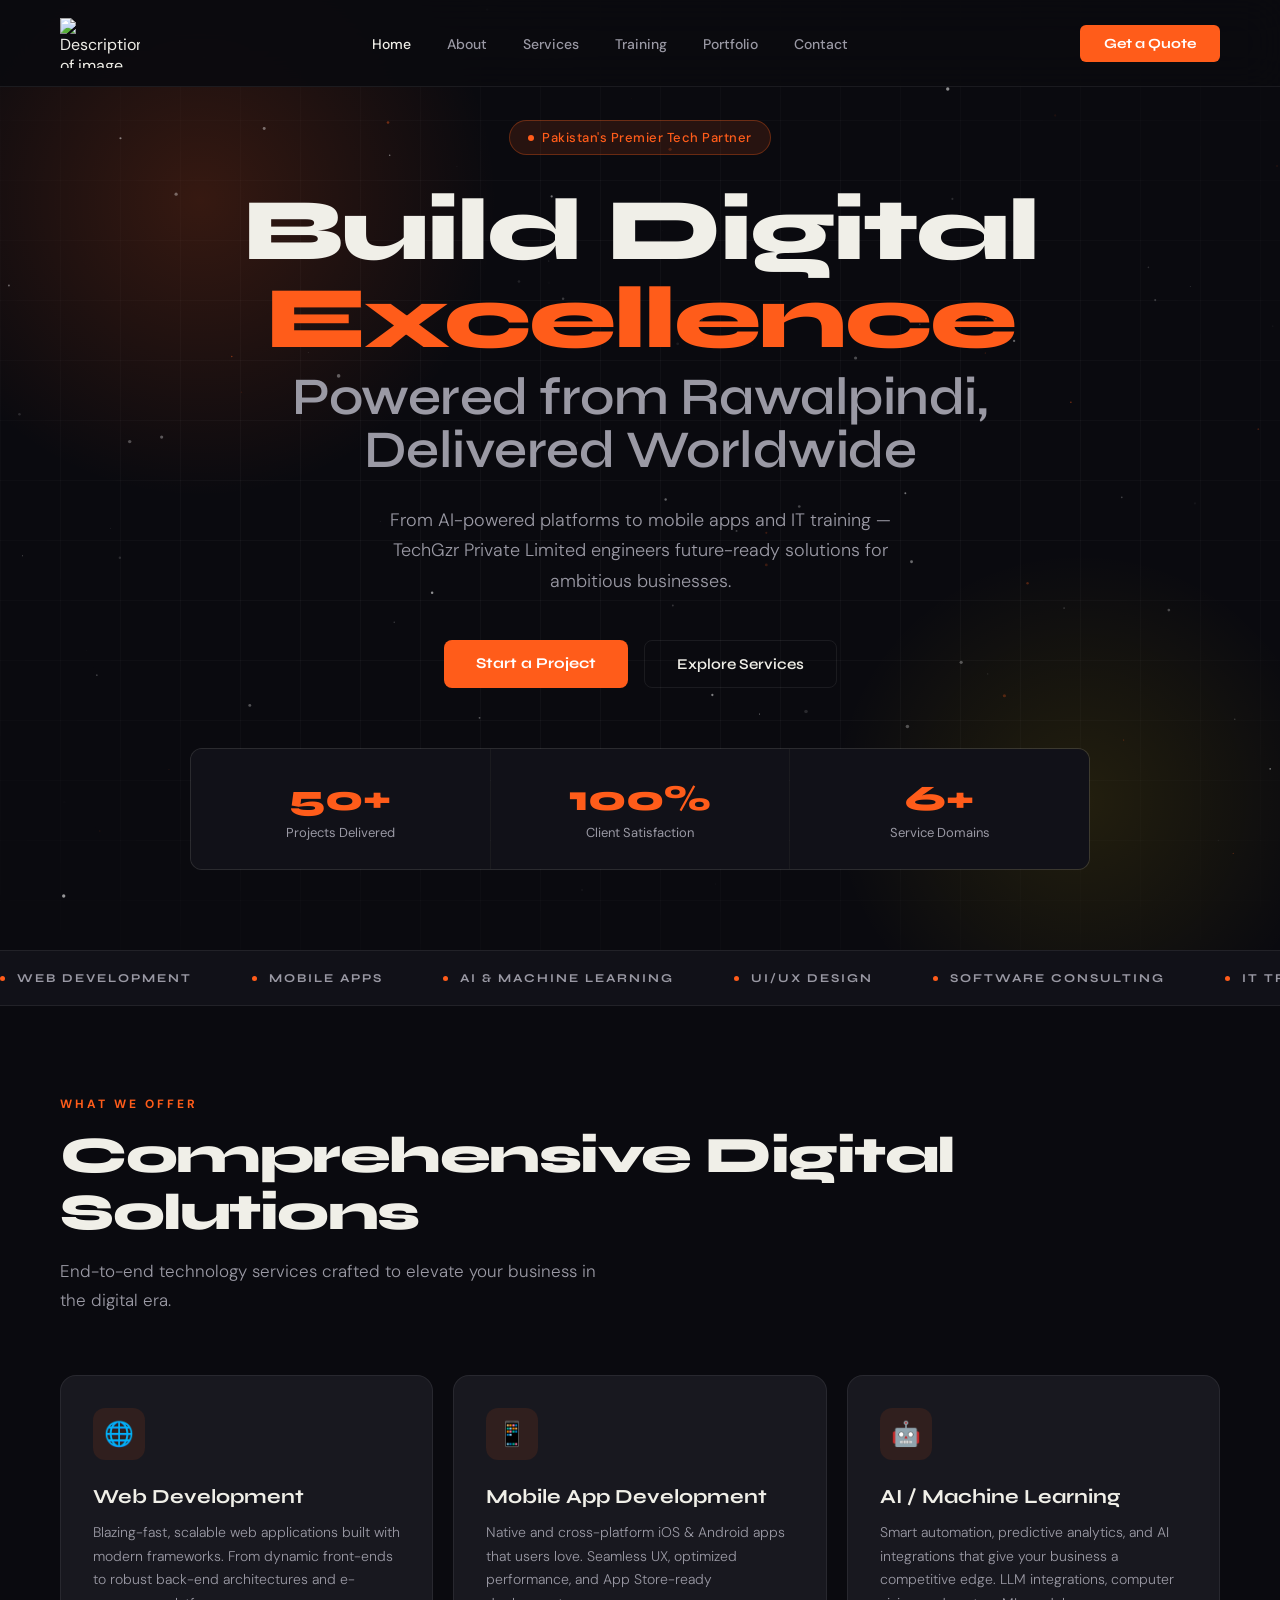
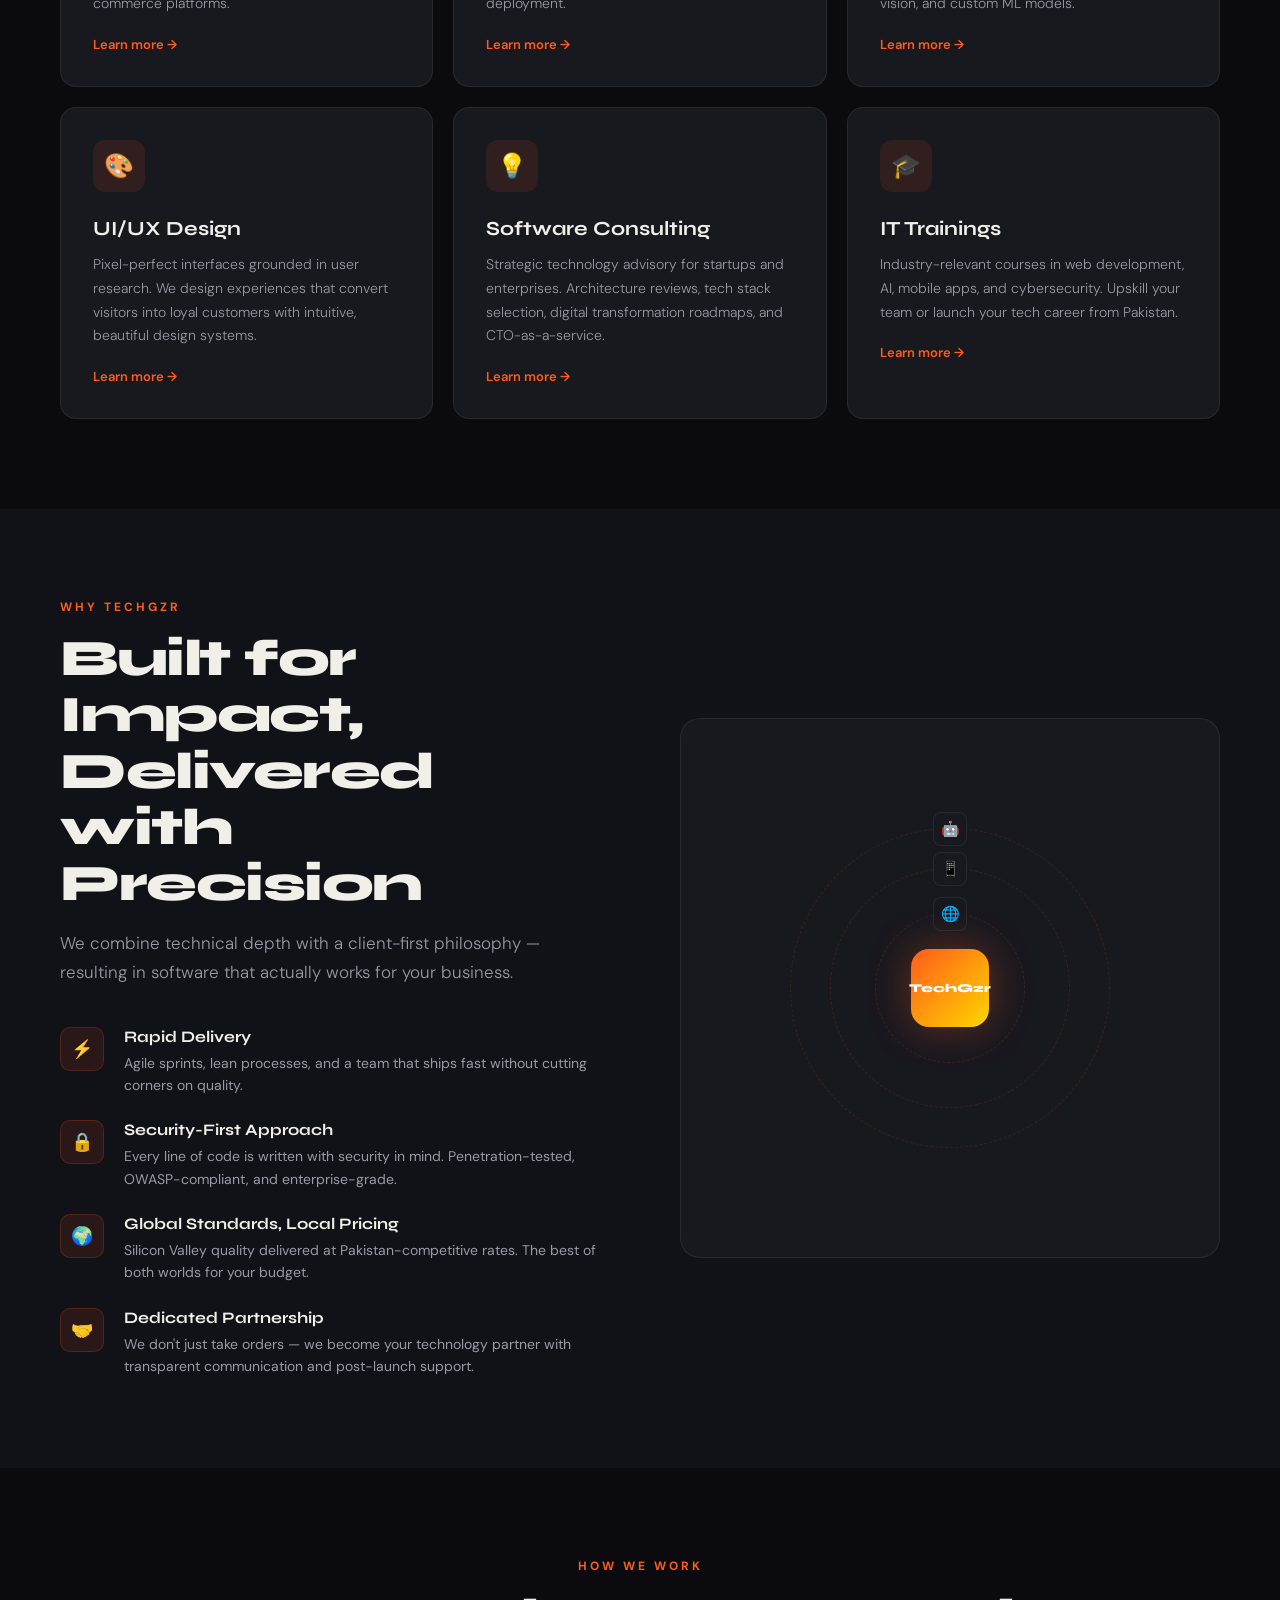
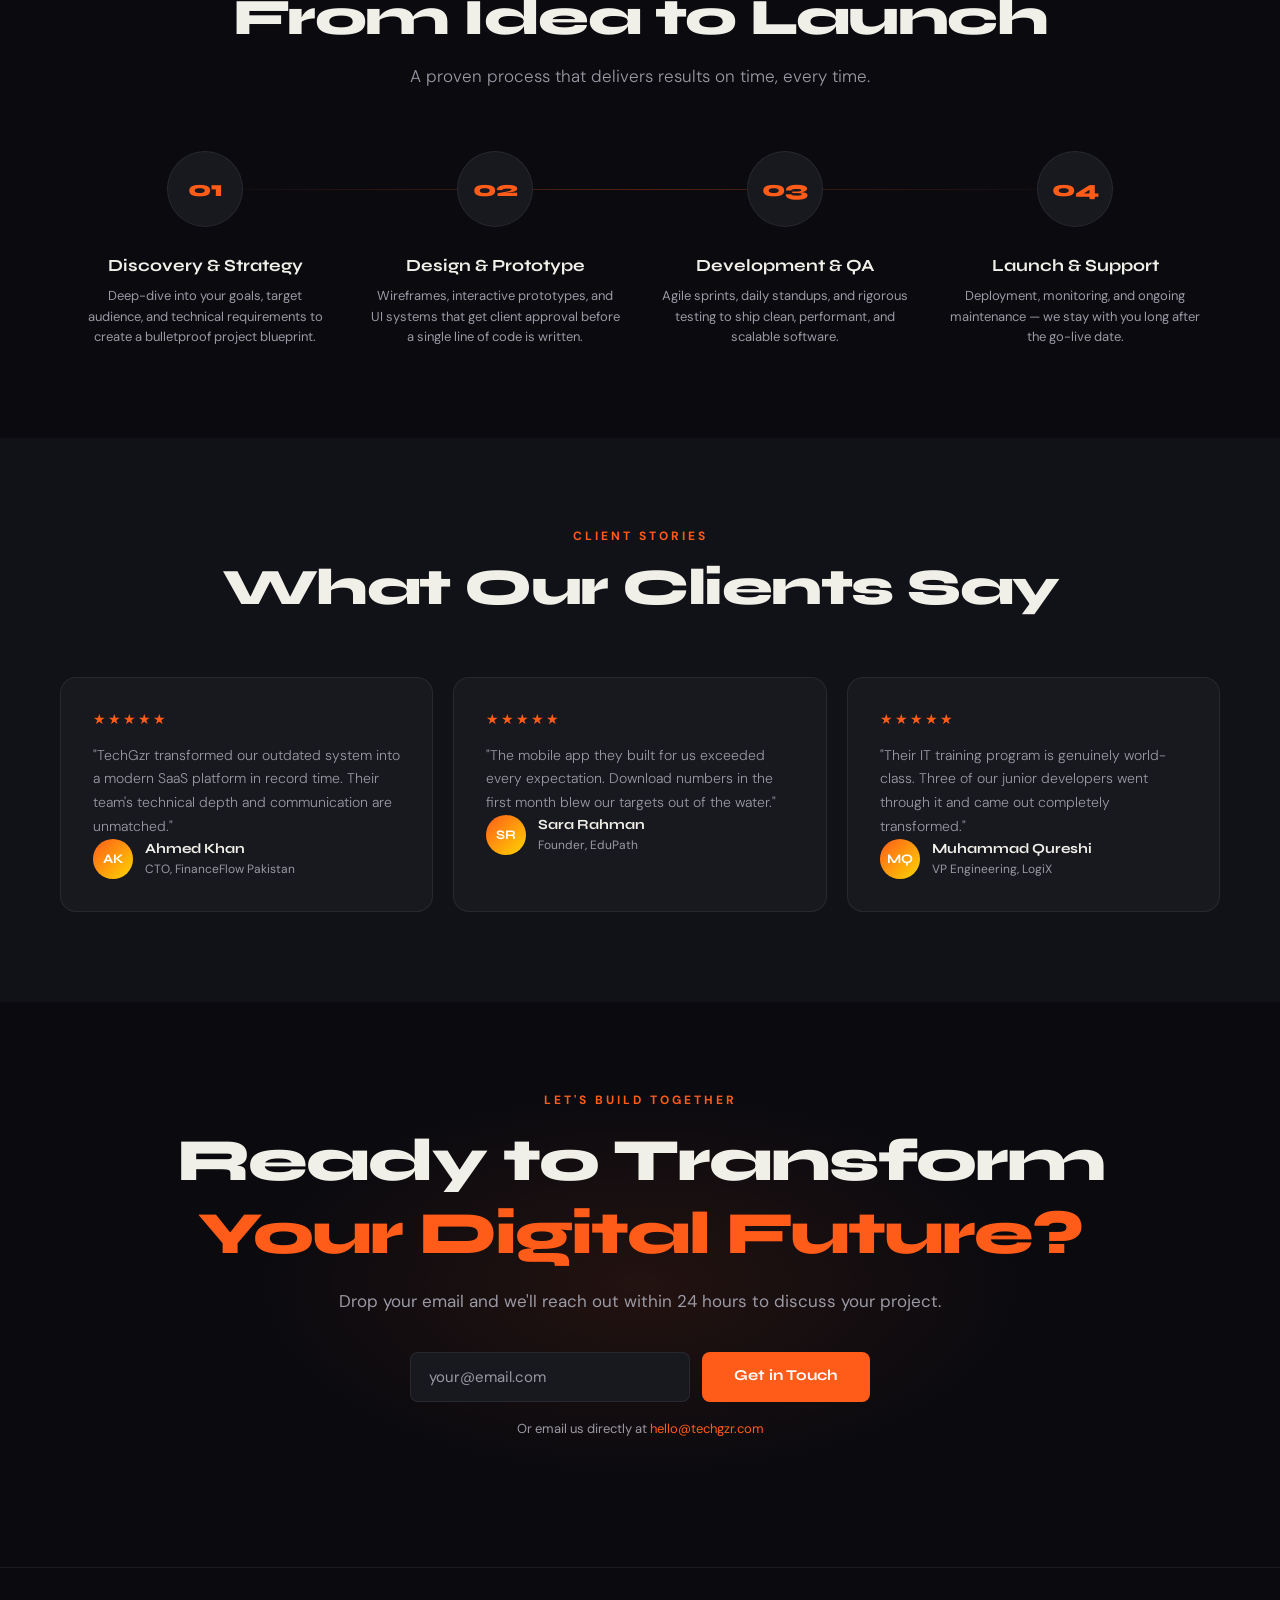
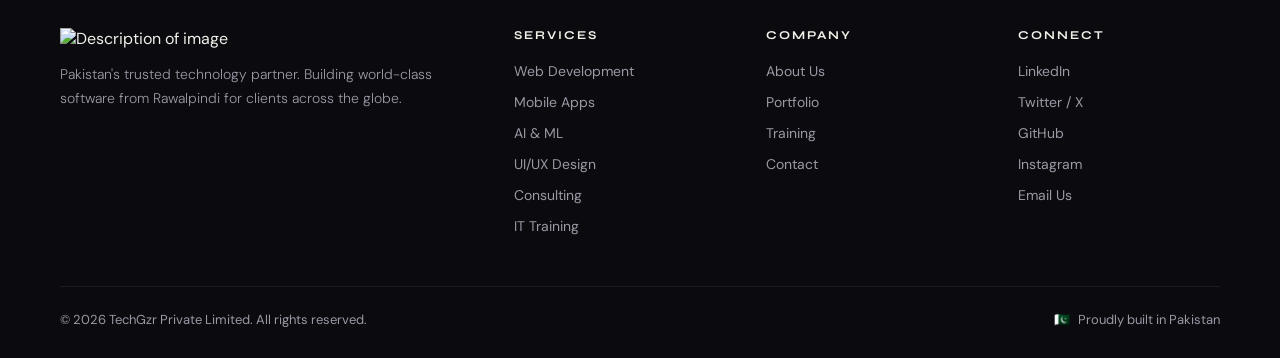
==== index.html @ 66eec736 "Add files via upload" ====
<!DOCTYPE html>
<html lang="en">
<head>
<meta charset="UTF-8">
<meta name="viewport" content="width=device-width, initial-scale=1.0">
<title>TechGzr Private Limited | Home</title>
<link rel="stylesheet" href="style.css">
<style>
.hero{min-height:100vh;display:flex;align-items:center;justify-content:center;position:relative;padding:120px 60px 80px;overflow:hidden;}
.hero-bg{position:absolute;inset:0;z-index:0;}
.hero-grid{position:absolute;inset:0;background-image:linear-gradient(rgba(255,255,255,0.03) 1px,transparent 1px),linear-gradient(90deg,rgba(255,255,255,0.03) 1px,transparent 1px);background-size:60px 60px;mask-image:radial-gradient(ellipse 80% 70% at 50% 50%,black 40%,transparent 100%);}
.hero-orb1{position:absolute;width:600px;height:600px;background:radial-gradient(circle,rgba(255,92,26,0.18) 0%,transparent 70%);top:-100px;left:-100px;border-radius:50%;animation:pulse1 8s ease-in-out infinite;}
.hero-orb2{position:absolute;width:500px;height:500px;background:radial-gradient(circle,rgba(255,214,0,0.1) 0%,transparent 70%);bottom:-100px;right:-50px;border-radius:50%;animation:pulse2 10s ease-in-out infinite;}
@keyframes pulse1{0%,100%{transform:scale(1) translate(0,0);}50%{transform:scale(1.1) translate(30px,20px);}}
@keyframes pulse2{0%,100%{transform:scale(1) translate(0,0);}50%{transform:scale(1.08) translate(-20px,-30px);}}
.hero-content{position:relative;z-index:1;max-width:900px;text-align:center;}
.hero-badge{display:inline-flex;align-items:center;gap:8px;background:rgba(255,92,26,0.12);border:1px solid rgba(255,92,26,0.3);padding:8px 18px;border-radius:100px;font-size:13px;color:var(--orange);margin-bottom:32px;font-weight:500;letter-spacing:0.5px;}
.hero-badge .blink{width:6px;height:6px;border-radius:50%;background:var(--orange);animation:blink 2s ease-in-out infinite;flex-shrink:0;}
@keyframes blink{0%,100%{opacity:1;}50%{opacity:0.3;}}
.hero h1{font-size:clamp(52px,7vw,88px);font-weight:800;line-height:1.0;letter-spacing:-2px;margin-bottom:28px;}
.hero h1 .highlight{color:var(--orange);}
.hero h1 .line3{display:block;color:var(--muted);font-size:0.6em;font-weight:600;letter-spacing:-0.5px;margin-top:8px;}
.hero-desc{font-size:18px;color:var(--muted);line-height:1.7;max-width:560px;margin:0 auto 44px;font-weight:300;}
.hero-actions{display:flex;gap:16px;justify-content:center;flex-wrap:wrap;}
.hero-stats{display:grid;grid-template-columns:repeat(3,1fr);gap:1px;background:var(--border);border:1px solid var(--border);border-radius:12px;overflow:hidden;margin-top:60px;}
.stat-item{background:var(--dark2);padding:28px 24px;text-align:center;}
.stat-num{font-family:'Syne',sans-serif;font-size:36px;font-weight:800;color:var(--orange);}
.stat-label{font-size:13px;color:var(--muted);margin-top:4px;}
.services-grid{display:grid;grid-template-columns:repeat(3,1fr);gap:20px;margin-top:60px;}
.service-icon{width:52px;height:52px;background:rgba(255,92,26,0.1);border-radius:12px;display:flex;align-items:center;justify-content:center;margin-bottom:24px;font-size:24px;}
.card h3{font-size:20px;font-weight:700;margin-bottom:12px;}
.card p{font-size:14px;color:var(--muted);line-height:1.7;font-weight:300;}
.card .arrow{display:inline-flex;align-items:center;gap:6px;color:var(--orange);font-size:13px;font-weight:600;margin-top:20px;text-decoration:none;transition:gap 0.2s;}
.card:hover .arrow{gap:10px;}
.why-inner{display:grid;grid-template-columns:1fr 1fr;gap:80px;align-items:center;}
.why-list{display:flex;flex-direction:column;gap:24px;margin-top:40px;}
.why-item{display:flex;gap:20px;align-items:flex-start;}
.why-icon{width:44px;height:44px;background:rgba(255,92,26,0.1);border:1px solid rgba(255,92,26,0.2);border-radius:10px;display:flex;align-items:center;justify-content:center;font-size:18px;flex-shrink:0;}
.why-text h4{font-size:16px;font-weight:700;margin-bottom:6px;}
.why-text p{font-size:14px;color:var(--muted);line-height:1.6;}
.orbit-wrapper{width:320px;height:320px;position:relative;margin:auto;}
.orbit-center{position:absolute;top:50%;left:50%;transform:translate(-50%,-50%);width:78px;height:78px;background:linear-gradient(135deg,var(--orange),var(--yellow));border-radius:18px;display:flex;align-items:center;justify-content:center;font-family:'Syne',sans-serif;font-size:12px;font-weight:800;color:#fff;z-index:2;box-shadow:0 0 40px rgba(255,92,26,0.35);}
.orbit-ring{position:absolute;top:50%;left:50%;border:1px dashed rgba(255,92,26,0.15);border-radius:50%;transform:translate(-50%,-50%);}
.orbit-ring-1{width:150px;height:150px;animation:spin 12s linear infinite;}
.orbit-ring-2{width:240px;height:240px;animation:spin 18s linear infinite reverse;}
.orbit-ring-3{width:320px;height:320px;animation:spin 24s linear infinite;}
@keyframes spin{from{transform:translate(-50%,-50%) rotate(0deg);}to{transform:translate(-50%,-50%) rotate(360deg);}}
.orbit-dot{position:absolute;width:34px;height:34px;background:var(--dark3);border:1px solid var(--border);border-radius:8px;display:flex;align-items:center;justify-content:center;font-size:15px;top:-17px;left:50%;margin-left:-17px;}
.process-grid{display:grid;grid-template-columns:repeat(4,1fr);gap:0;margin-top:60px;position:relative;}
.process-grid::before{content:'';position:absolute;top:38px;left:10%;right:10%;height:1px;background:linear-gradient(90deg,transparent,var(--orange),transparent);opacity:0.3;}
.process-step{padding:0 20px;text-align:center;}
.step-num{width:76px;height:76px;border-radius:50%;background:var(--dark3);border:1px solid var(--border);display:flex;align-items:center;justify-content:center;margin:0 auto 28px;font-family:'Syne',sans-serif;font-size:22px;font-weight:800;color:var(--orange);position:relative;z-index:1;}
.process-step h4{font-size:17px;font-weight:700;margin-bottom:10px;}
.process-step p{font-size:13px;color:var(--muted);line-height:1.6;}
.testimonials-grid{display:grid;grid-template-columns:repeat(3,1fr);gap:20px;margin-top:60px;}
.stars{color:var(--orange);font-size:14px;margin-bottom:16px;letter-spacing:2px;}
.testimonial p{font-size:15px;line-height:1.7;color:var(--text);font-style:italic;font-weight:300;margin-bottom:24px;}
.t-author{display:flex;align-items:center;gap:12px;}
.t-avatar{width:40px;height:40px;border-radius:50%;background:linear-gradient(135deg,var(--orange),var(--yellow));display:flex;align-items:center;justify-content:center;font-family:'Syne',sans-serif;font-size:13px;font-weight:700;color:#fff;}
.t-info h5{font-size:14px;font-weight:700;}
.t-info span{font-size:12px;color:var(--muted);}
.cta-wrap{text-align:center;position:relative;z-index:1;}
.cta-glow{position:absolute;width:800px;height:400px;background:radial-gradient(ellipse,rgba(255,92,26,0.1) 0%,transparent 70%);top:50%;left:50%;transform:translate(-50%,-50%);pointer-events:none;}
.cta-wrap h2{font-size:clamp(36px,5vw,60px);font-weight:800;letter-spacing:-2px;margin-bottom:20px;}
.cta-wrap p{font-size:17px;color:var(--muted);margin-bottom:40px;}
.cta-form{display:flex;gap:12px;max-width:460px;margin:0 auto;}
.cta-form input{flex:1;background:var(--dark3);border:1px solid var(--border);border-radius:8px;padding:14px 18px;color:var(--text);font-family:'DM Sans',sans-serif;font-size:15px;outline:none;transition:border-color 0.2s;}
.cta-form input:focus{border-color:rgba(255,92,26,0.5);}
.cta-form input::placeholder{color:var(--muted);}
@media(max-width:900px){
  .hero{padding:120px 24px 60px;}
  .services-grid,.testimonials-grid{grid-template-columns:1fr;}
  .why-inner{grid-template-columns:1fr;}
  .process-grid{grid-template-columns:1fr 1fr;gap:40px;}
  .process-grid::before{display:none;}
  .hero-stats{grid-template-columns:1fr;}
  .cta-form{flex-direction:column;}
}
</style>
</head>
<body>
<nav>
  
  <img src="C:\Users\Dell\Downloads\techgzr\files\tehgzr...png" alt="Description of image" style="height: 50px; width: 80px;">
  <ul class="nav-links">
    <li><a href="index.html" class="active">Home</a></li>
    <li><a href="about.html">About</a></li>
    <li><a href="services.html">Services</a></li>
    <li><a href="training.html">Training</a></li>
    <li><a href="portfolio.html">Portfolio</a></li>
    <li><a href="contact.html">Contact</a></li>
  </ul>
  <a href="contact.html" class="nav-cta">Get a Quote</a>
</nav>

<!-- HERO -->
<section class="hero">
  <div class="hero-bg">
    <div class="hero-grid"></div>
    <div class="hero-orb1"></div>
    <div class="hero-orb2"></div>
    <canvas id="hero-canvas" style="position:absolute;inset:0;pointer-events:none;"></canvas>
  </div>
  <div class="hero-content">
    <div class="hero-badge"><div class="blink"></div><span id="hero-badge">Pakistan's Premier Tech Partner</span></div>
    <h1>
      <span id="hero-h1"></span><span class="highlight" id="hero-h2"></span>
      <span class="line3" id="hero-h3"></span>
    </h1>
    <p class="hero-desc" id="hero-desc"></p>
    <div class="hero-actions">
      <a href="contact.html" class="btn-primary" id="hero-cta1">Start a Project</a>
      <a href="services.html" class="btn-ghost" id="hero-cta2">Explore Services</a>
    </div>
    <div class="hero-stats">
      <div class="stat-item"><div class="stat-num" id="s1n"></div><div class="stat-label" id="s1l"></div></div>
      <div class="stat-item"><div class="stat-num" id="s2n"></div><div class="stat-label" id="s2l"></div></div>
      <div class="stat-item"><div class="stat-num" id="s3n"></div><div class="stat-label" id="s3l"></div></div>
    </div>
  </div>
</section>

<!-- MARQUEE -->
<div class="marquee-bar"><div class="marquee-track" id="marquee-track"></div></div>

<!-- SERVICES -->
<section style="background:var(--dark);">
  <div class="container">
    <div class="section-label">What We Offer</div>
    <h2 class="section-heading">Comprehensive Digital<br>Solutions</h2>
    <p class="section-sub">End-to-end technology services crafted to elevate your business in the digital era.</p>
    <div class="services-grid" id="services-grid"></div>
  </div>
</section>

<!-- WHY US -->
<section style="background:var(--dark2);">
  <div class="container">
    <div class="why-inner">
      <div>
        <div class="section-label">Why TechGzr</div>
        <h2 class="section-heading">Built for Impact,<br>Delivered with Precision</h2>
        <p class="section-sub">We combine technical depth with a client-first philosophy — resulting in software that actually works for your business.</p>
        <div class="why-list" id="why-list"></div>
      </div>
      <div style="background:var(--dark3);border:1px solid var(--border);border-radius:20px;overflow:hidden;display:flex;align-items:center;justify-content:center;aspect-ratio:1/1;">
        <div class="orbit-wrapper">
          <div class="orbit-center">TechGzr</div>
          <div class="orbit-ring orbit-ring-1"><div class="orbit-dot">🌐</div></div>
          <div class="orbit-ring orbit-ring-2"><div class="orbit-dot">📱</div></div>
          <div class="orbit-ring orbit-ring-3"><div class="orbit-dot">🤖</div></div>
        </div>
      </div>
    </div>
  </div>
</section>

<!-- PROCESS -->
<section style="background:var(--dark);">
  <div class="container">
    <div style="text-align:center;">
      <div class="section-label">How We Work</div>
      <h2 class="section-heading">From Idea to Launch</h2>
      <p class="section-sub" style="margin:0 auto;">A proven process that delivers results on time, every time.</p>
    </div>
    <div class="process-grid" id="process-grid"></div>
  </div>
</section>

<!-- TESTIMONIALS -->
<section style="background:var(--dark2);">
  <div class="container">
    <div style="text-align:center;">
      <div class="section-label">Client Stories</div>
      <h2 class="section-heading">What Our Clients Say</h2>
    </div>
    <div class="testimonials-grid" id="testimonials-grid"></div>
  </div>
</section>

<!-- CTA -->
<section style="background:var(--dark);position:relative;overflow:hidden;">
  <div class="cta-glow"></div>
  <div class="container">
    <div class="cta-wrap">
      <div class="section-label">Let's Build Together</div>
      <h2><span id="cta-h1"></span><br><span style="color:var(--orange)" id="cta-h2"></span></h2>
      <p id="cta-sub"></p>
      <div class="cta-form">
        <input type="email" placeholder="your@email.com">
        <a href="contact.html" class="btn-primary">Get in Touch</a>
      </div>
      <p style="font-size:13px;color:var(--muted);margin-top:18px;">Or email us directly at <span style="color:var(--orange)" id="footer-email"></span></p>
    </div>
  </div>
</section>

<footer>
  <div class="footer-inner">
    <div class="footer-brand">
      <img src="C:\Users\Dell\Downloads\techgzr\files\tehgzr...png" alt="Description of image" style="height: 50px; width: 80px;">
      <p id="footer-desc"></p>
    </div>
    <div class="footer-col"><h5>Services</h5><ul><li><a href="services.html">Web Development</a></li><li><a href="services.html">Mobile Apps</a></li><li><a href="services.html">AI & ML</a></li><li><a href="services.html">UI/UX Design</a></li><li><a href="services.html">Consulting</a></li><li><a href="training.html">IT Training</a></li></ul></div>
    <div class="footer-col"><h5>Company</h5><ul><li><a href="about.html">About Us</a></li><li><a href="portfolio.html">Portfolio</a></li><li><a href="training.html">Training</a></li><li><a href="contact.html">Contact</a></li></ul></div>
    <div class="footer-col"><h5>Connect</h5><ul id="social-links"></ul></div>
  </div>
  <div class="footer-bottom">
    <p id="copyright"></p>
    <div class="pk-badge"><span>🇵🇰</span>Proudly built in Pakistan</div>
  </div>
</footer>

<script src="data.js"></script>
<script>
function getData(){try{const s=localStorage.getItem('techgzr_content');return s?JSON.parse(s):TECHGZR_DEFAULT;}catch(e){return TECHGZR_DEFAULT;}}
const D=getData();

// Hero
document.getElementById('hero-badge').textContent=D.hero.badge;
document.getElementById('hero-h1').textContent=D.hero.headline1+' ';
document.getElementById('hero-h2').textContent=D.hero.headline2;
document.getElementById('hero-h3').textContent=D.hero.headline3;
document.getElementById('hero-desc').textContent=D.hero.description;
document.getElementById('hero-cta1').textContent=D.hero.cta_primary;
document.getElementById('hero-cta2').textContent=D.hero.cta_secondary;
document.getElementById('s1n').textContent=D.hero.stat1_num;
document.getElementById('s1l').textContent=D.hero.stat1_label;
document.getElementById('s2n').textContent=D.hero.stat2_num;
document.getElementById('s2l').textContent=D.hero.stat2_label;
document.getElementById('s3n').textContent=D.hero.stat3_num;
document.getElementById('s3l').textContent=D.hero.stat3_label;

// Marquee
const items=['Web Development','Mobile Apps','AI & Machine Learning','UI/UX Design','Software Consulting','IT Trainings','Cloud Solutions','Digital Transformation'];
const t=document.getElementById('marquee-track');
[...items,...items].forEach(i=>{const d=document.createElement('div');d.className='marquee-item';d.innerHTML=`<div class="marquee-dot"></div>${i}`;t.appendChild(d);});

// Services
const sg=document.getElementById('services-grid');
D.services.forEach(s=>{
  sg.innerHTML+=`<div class="card reveal">
    <div class="service-icon">${s.icon}</div>
    <h3>${s.title}</h3>
    <p>${s.description}</p>
    <a href="services.html" class="arrow">Learn more →</a>
  </div>`;
});

// Why
const wl=document.getElementById('why-list');
D.why.forEach(w=>{
  wl.innerHTML+=`<div class="why-item reveal">
    <div class="why-icon">${w.icon}</div>
    <div class="why-text"><h4>${w.title}</h4><p>${w.description}</p></div>
  </div>`;
});

// Process
const pg=document.getElementById('process-grid');
D.process.forEach(p=>{
  pg.innerHTML+=`<div class="process-step reveal">
    <div class="step-num">${p.num}</div>
    <h4>${p.title}</h4>
    <p>${p.description}</p>
  </div>`;
});

// Testimonials
const tg=document.getElementById('testimonials-grid');
D.testimonials.forEach(t=>{
  tg.innerHTML+=`<div class="card reveal">
    <div class="stars">${'★'.repeat(t.stars)}</div>
    <p>"${t.text}"</p>
    <div class="t-author">
      <div class="t-avatar">${t.initials}</div>
      <div class="t-info"><h5>${t.name}</h5><span>${t.role}</span></div>
    </div>
  </div>`;
});

// CTA
document.getElementById('cta-h1').textContent=D.cta.heading1;
document.getElementById('cta-h2').textContent=D.cta.heading2;
document.getElementById('cta-sub').textContent=D.cta.subtext;

// Footer
document.getElementById('footer-email').textContent=D.company.email;
document.getElementById('footer-desc').textContent=D.company.description;
document.getElementById('copyright').textContent=`© ${new Date().getFullYear()} ${D.company.name} Private Limited. All rights reserved.`;
const sl=document.getElementById('social-links');
[['LinkedIn',D.company.linkedin],['Twitter / X',D.company.twitter],['GitHub',D.company.github],['Instagram',D.company.instagram],['Email Us','mailto:'+D.company.email]].forEach(([l,h])=>{sl.innerHTML+=`<li><a href="${h}">${l}</a></li>`;});

// Scroll reveal
const obs=new IntersectionObserver(e=>{e.forEach(x=>{if(x.isIntersecting)x.target.classList.add('visible');});},{threshold:0.1});
document.querySelectorAll('.reveal').forEach(el=>obs.observe(el));

// Hero canvas
(function(){
  const canvas=document.getElementById('hero-canvas');
  const ctx=canvas.getContext('2d');
  let w,h,particles=[];
  function resize(){w=canvas.width=window.innerWidth;h=canvas.height=window.innerHeight;}
  resize();window.addEventListener('resize',resize);
  class P{
    constructor(){this.reset();}
    reset(){this.x=Math.random()*w;this.y=Math.random()*h;this.r=Math.random()*1.5+0.3;this.vx=(Math.random()-.5)*.4;this.vy=(Math.random()-.5)*.4;this.life=Math.random();this.speed=.003+Math.random()*.003;this.color=Math.random()>.7?'#FF5C1A':'#ffffff';this.alpha=Math.random()*.5+.1;}
    update(){this.x+=this.vx;this.y+=this.vy;this.life+=this.speed;if(this.life>1||this.x<0||this.x>w||this.y<0||this.y>h)this.reset();}
    draw(){ctx.beginPath();ctx.arc(this.x,this.y,this.r,0,Math.PI*2);ctx.fillStyle=this.color;ctx.globalAlpha=this.alpha*Math.sin(this.life*Math.PI);ctx.fill();}
  }
  for(let i=0;i<120;i++)particles.push(new P());
  function frame(){
    ctx.clearRect(0,0,w,h);ctx.globalAlpha=1;
    for(let i=0;i<particles.length;i++)for(let j=i+1;j<particles.length;j++){const dx=particles[i].x-particles[j].x,dy=particles[i].y-particles[j].y,d=Math.sqrt(dx*dx+dy*dy);if(d<100){ctx.beginPath();ctx.moveTo(particles[i].x,particles[i].y);ctx.lineTo(particles[j].x,particles[j].y);ctx.strokeStyle='rgba(255,92,26,0.05)';ctx.globalAlpha=(1-d/100)*.25;ctx.lineWidth=.5;ctx.stroke();}}
    particles.forEach(p=>{p.update();p.draw();});ctx.globalAlpha=1;requestAnimationFrame(frame);
  }
  frame();
})();
</script>
</body>
</html>
---- style.css ----
@import url('https://fonts.googleapis.com/css2?family=Syne:wght@400;600;700;800&family=DM+Sans:ital,wght@0,300;0,400;0,500;1,300&display=swap');

:root {
  --orange: #FF5C1A;
  --orange-light: #FF8C52;
  --orange-glow: rgba(255,92,26,0.15);
  --yellow: #FFD600;
  --dark: #0A0A0F;
  --dark2: #111118;
  --dark3: #18181f;
  --surface: #1e1e28;
  --surface2: #252530;
  --text: #F0EFE8;
  --muted: #9A99A4;
  --border: rgba(255,255,255,0.07);
}

* { margin: 0; padding: 0; box-sizing: border-box; }
html { scroll-behavior: smooth; }
body { background: var(--dark); color: var(--text); font-family: 'DM Sans', sans-serif; overflow-x: hidden; }
h1,h2,h3,h4,h5 { font-family: 'Syne', sans-serif; }

/* NAV */
nav { position: fixed; top: 0; left: 0; right: 0; z-index: 999; padding: 18px 60px; display: flex; align-items: center; justify-content: space-between; background: rgba(10,10,15,0.9); backdrop-filter: blur(20px); border-bottom: 1px solid var(--border); }
.logo { font-family: 'Syne', sans-serif; font-size: 22px; font-weight: 800; letter-spacing: -0.5px; text-decoration: none; color: var(--text); }
.logo span { color: var(--orange); }
.nav-links { display: flex; gap: 36px; list-style: none; }
.nav-links a { text-decoration: none; color: var(--muted); font-size: 14px; font-weight: 500; transition: color 0.2s; }
.nav-links a:hover, .nav-links a.active { color: var(--text); }
.nav-cta { background: var(--orange); color: #fff; border: none; padding: 10px 24px; border-radius: 6px; font-family: 'Syne', sans-serif; font-size: 14px; font-weight: 700; cursor: pointer; transition: all 0.2s; text-decoration: none; }
.nav-cta:hover { background: var(--orange-light); }

/* PAGE HERO */
.page-hero { padding: 160px 60px 80px; position: relative; overflow: hidden; }
.page-hero-bg { position: absolute; inset: 0; background-image: linear-gradient(rgba(255,255,255,0.025) 1px, transparent 1px), linear-gradient(90deg, rgba(255,255,255,0.025) 1px, transparent 1px); background-size: 60px 60px; mask-image: radial-gradient(ellipse 80% 70% at 50% 30%, black 30%, transparent 100%); }
.page-hero-orb { position: absolute; width: 500px; height: 500px; background: radial-gradient(circle, rgba(255,92,26,0.12) 0%, transparent 70%); top: -100px; right: -100px; border-radius: 50%; pointer-events: none; }
.page-hero .container { position: relative; z-index: 1; max-width: 1200px; margin: 0 auto; }
.section-label { font-size: 12px; font-weight: 700; letter-spacing: 3px; text-transform: uppercase; color: var(--orange); margin-bottom: 16px; }
.page-hero h1 { font-size: clamp(44px, 6vw, 76px); font-weight: 800; line-height: 1.05; letter-spacing: -2px; margin-bottom: 20px; }
.page-hero p { font-size: 18px; color: var(--muted); line-height: 1.7; max-width: 560px; font-weight: 300; }

/* SECTIONS */
section { padding: 90px 60px; }
.container { max-width: 1200px; margin: 0 auto; }
.section-heading { font-size: clamp(32px, 4vw, 52px); font-weight: 800; line-height: 1.1; letter-spacing: -1.5px; margin-bottom: 16px; }
.section-sub { font-size: 17px; color: var(--muted); line-height: 1.7; max-width: 560px; font-weight: 300; }

/* BUTTONS */
.btn-primary { background: var(--orange); color: #fff; padding: 14px 32px; border-radius: 8px; font-family: 'Syne', sans-serif; font-size: 15px; font-weight: 700; text-decoration: none; transition: all 0.25s; display: inline-block; border: none; cursor: pointer; }
.btn-primary:hover { background: var(--orange-light); transform: translateY(-2px); box-shadow: 0 12px 40px rgba(255,92,26,0.3); }
.btn-ghost { background: transparent; color: var(--text); padding: 14px 32px; border-radius: 8px; border: 1px solid var(--border); font-family: 'Syne', sans-serif; font-size: 15px; font-weight: 600; text-decoration: none; transition: all 0.25s; display: inline-block; }
.btn-ghost:hover { border-color: rgba(255,255,255,0.25); background: rgba(255,255,255,0.05); }

/* CARDS */
.card { background: var(--dark3); border: 1px solid var(--border); border-radius: 16px; padding: 32px; transition: all 0.3s; position: relative; overflow: hidden; }
.card::before { content: ''; position: absolute; inset: 0; background: radial-gradient(circle at top left, var(--orange-glow), transparent 60%); opacity: 0; transition: opacity 0.3s; }
.card:hover { border-color: rgba(255,92,26,0.3); transform: translateY(-4px); }
.card:hover::before { opacity: 1; }

/* MARQUEE */
.marquee-bar { padding: 20px 0; border-top: 1px solid var(--border); border-bottom: 1px solid var(--border); overflow: hidden; background: var(--dark2); }
.marquee-track { display: flex; gap: 60px; animation: marquee 22s linear infinite; white-space: nowrap; }
@keyframes marquee { from { transform: translateX(0); } to { transform: translateX(-50%); } }
.marquee-item { font-family: 'Syne', sans-serif; font-size: 12px; font-weight: 700; letter-spacing: 2px; color: var(--muted); text-transform: uppercase; display: flex; align-items: center; gap: 12px; }
.marquee-dot { width: 5px; height: 5px; border-radius: 50%; background: var(--orange); flex-shrink: 0; }

/* FOOTER */
footer { background: var(--dark); border-top: 1px solid var(--border); padding: 60px 60px 30px; }
.footer-inner { display: grid; grid-template-columns: 2fr 1fr 1fr 1fr; gap: 50px; margin-bottom: 50px; }
.footer-brand p { font-size: 14px; color: var(--muted); line-height: 1.7; font-weight: 300; margin-top: 14px; }
.footer-col h5 { font-family: 'Syne', sans-serif; font-size: 12px; font-weight: 700; letter-spacing: 2px; text-transform: uppercase; color: var(--text); margin-bottom: 18px; }
.footer-col ul { list-style: none; display: flex; flex-direction: column; gap: 10px; }
.footer-col ul li a { font-size: 14px; color: var(--muted); text-decoration: none; transition: color 0.2s; }
.footer-col ul li a:hover { color: var(--text); }
.footer-bottom { border-top: 1px solid var(--border); padding-top: 24px; display: flex; justify-content: space-between; align-items: center; }
.footer-bottom p { font-size: 13px; color: var(--muted); }
.pk-badge { display: flex; align-items: center; gap: 8px; font-size: 13px; color: var(--muted); }

/* SCROLL REVEAL */
.reveal { opacity: 0; transform: translateY(24px); transition: opacity 0.6s ease, transform 0.6s ease; }
.reveal.visible { opacity: 1; transform: translateY(0); }

/* RESPONSIVE */
@media (max-width: 900px) {
  nav { padding: 16px 24px; }
  .nav-links { display: none; }
  section, .page-hero { padding: 70px 24px; }
  .footer-inner { grid-template-columns: 1fr 1fr; gap: 32px; }
}
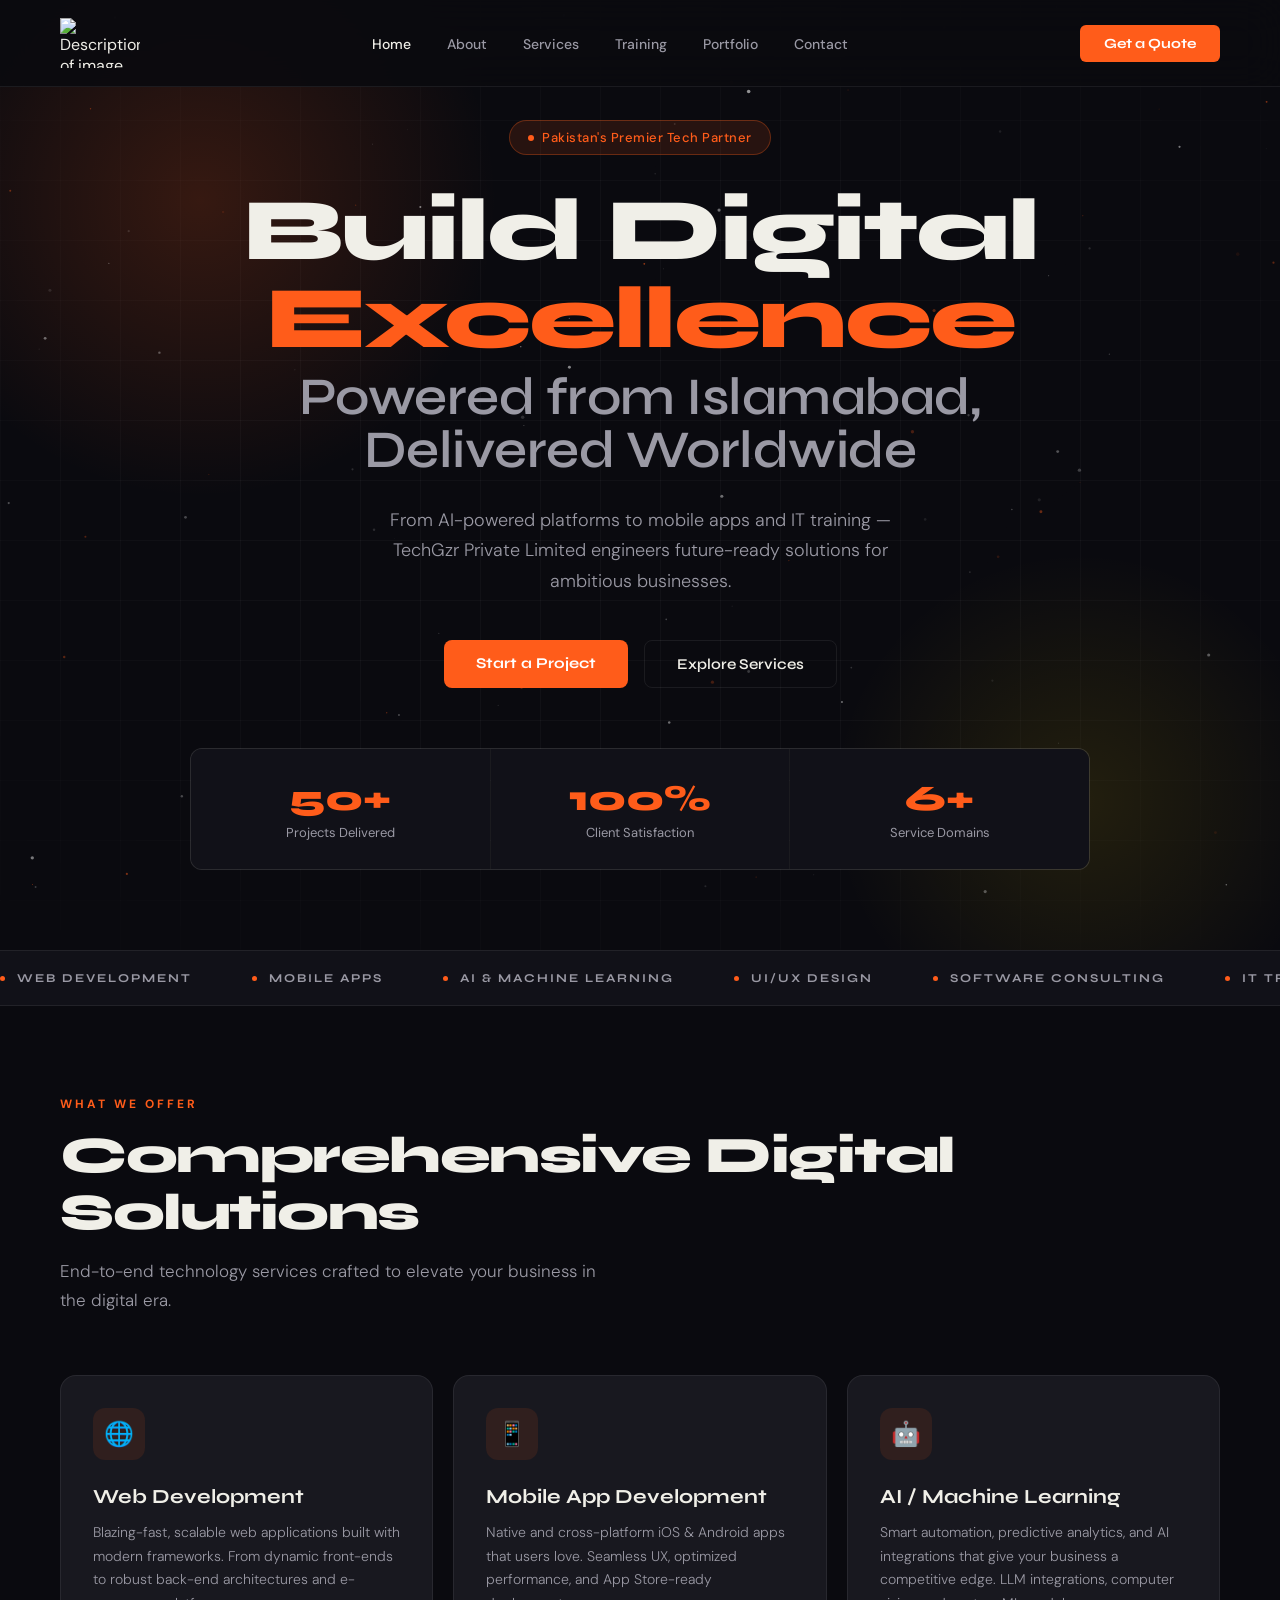
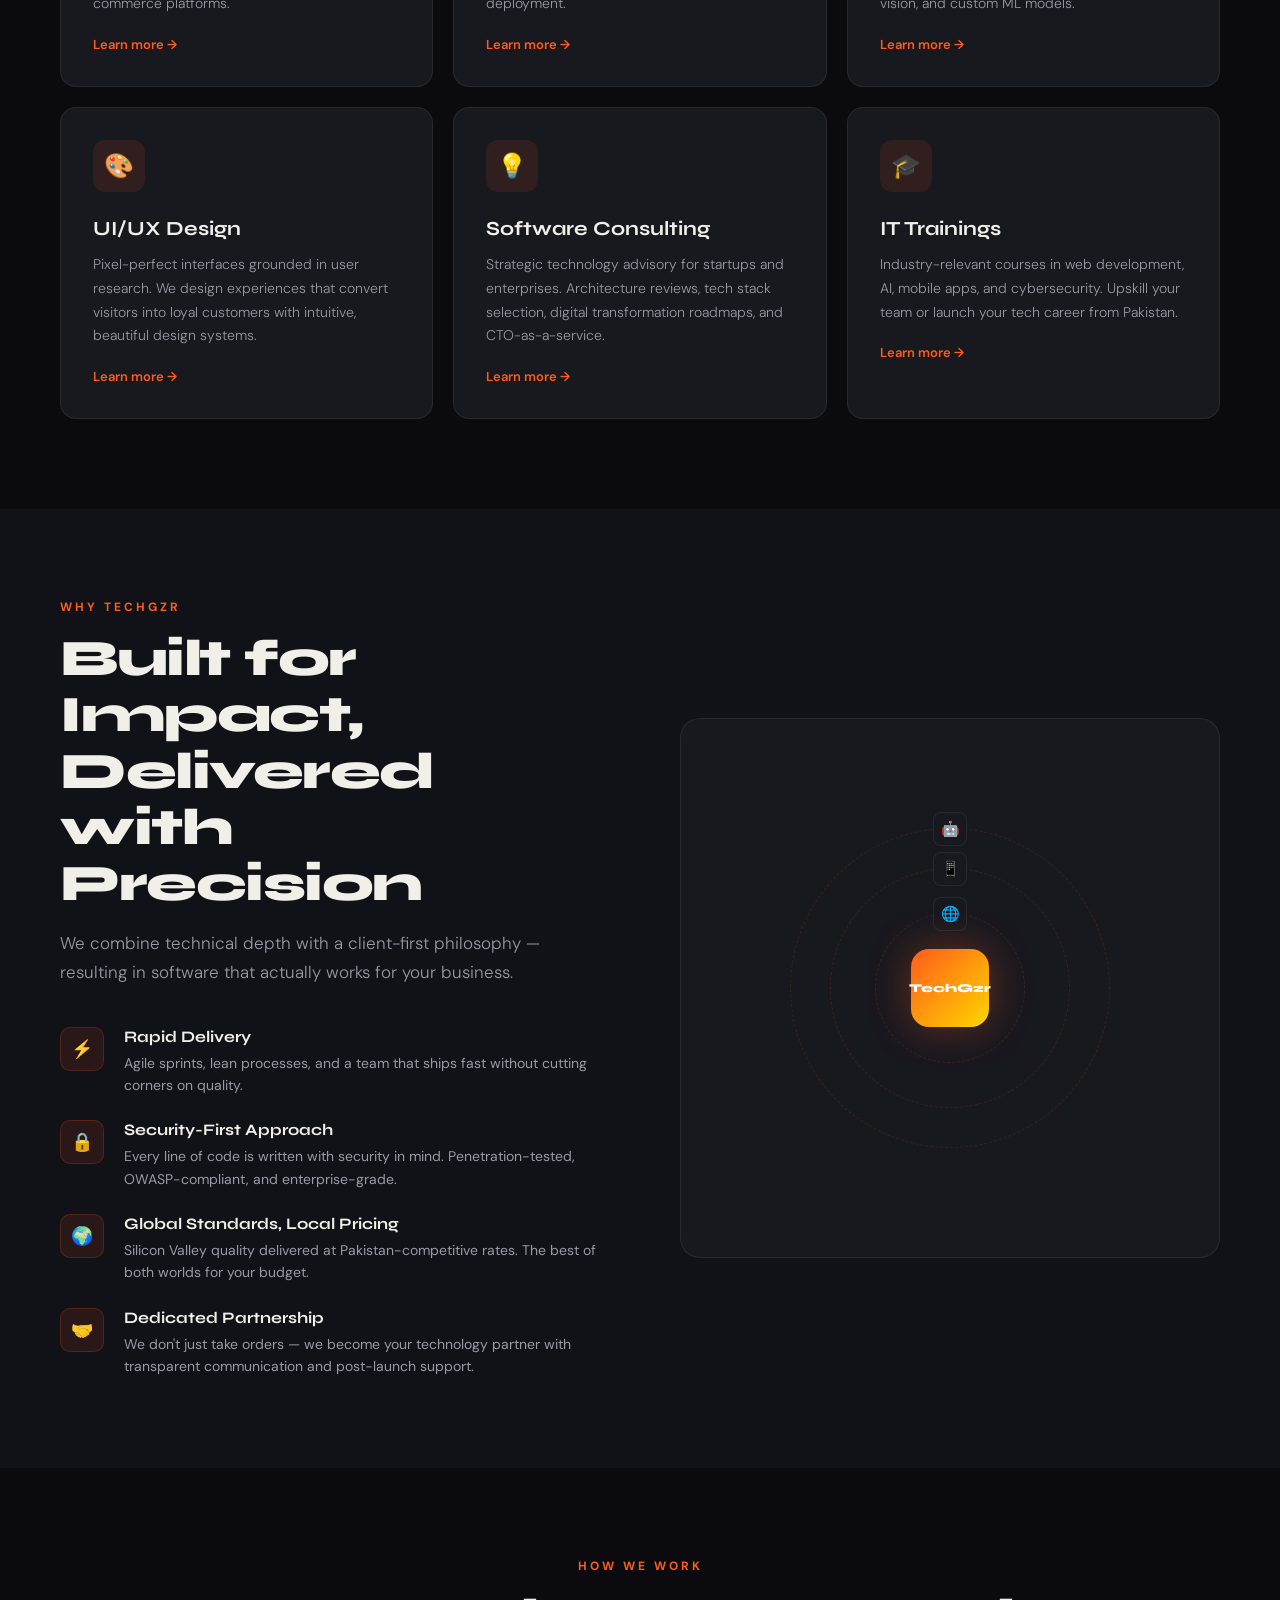
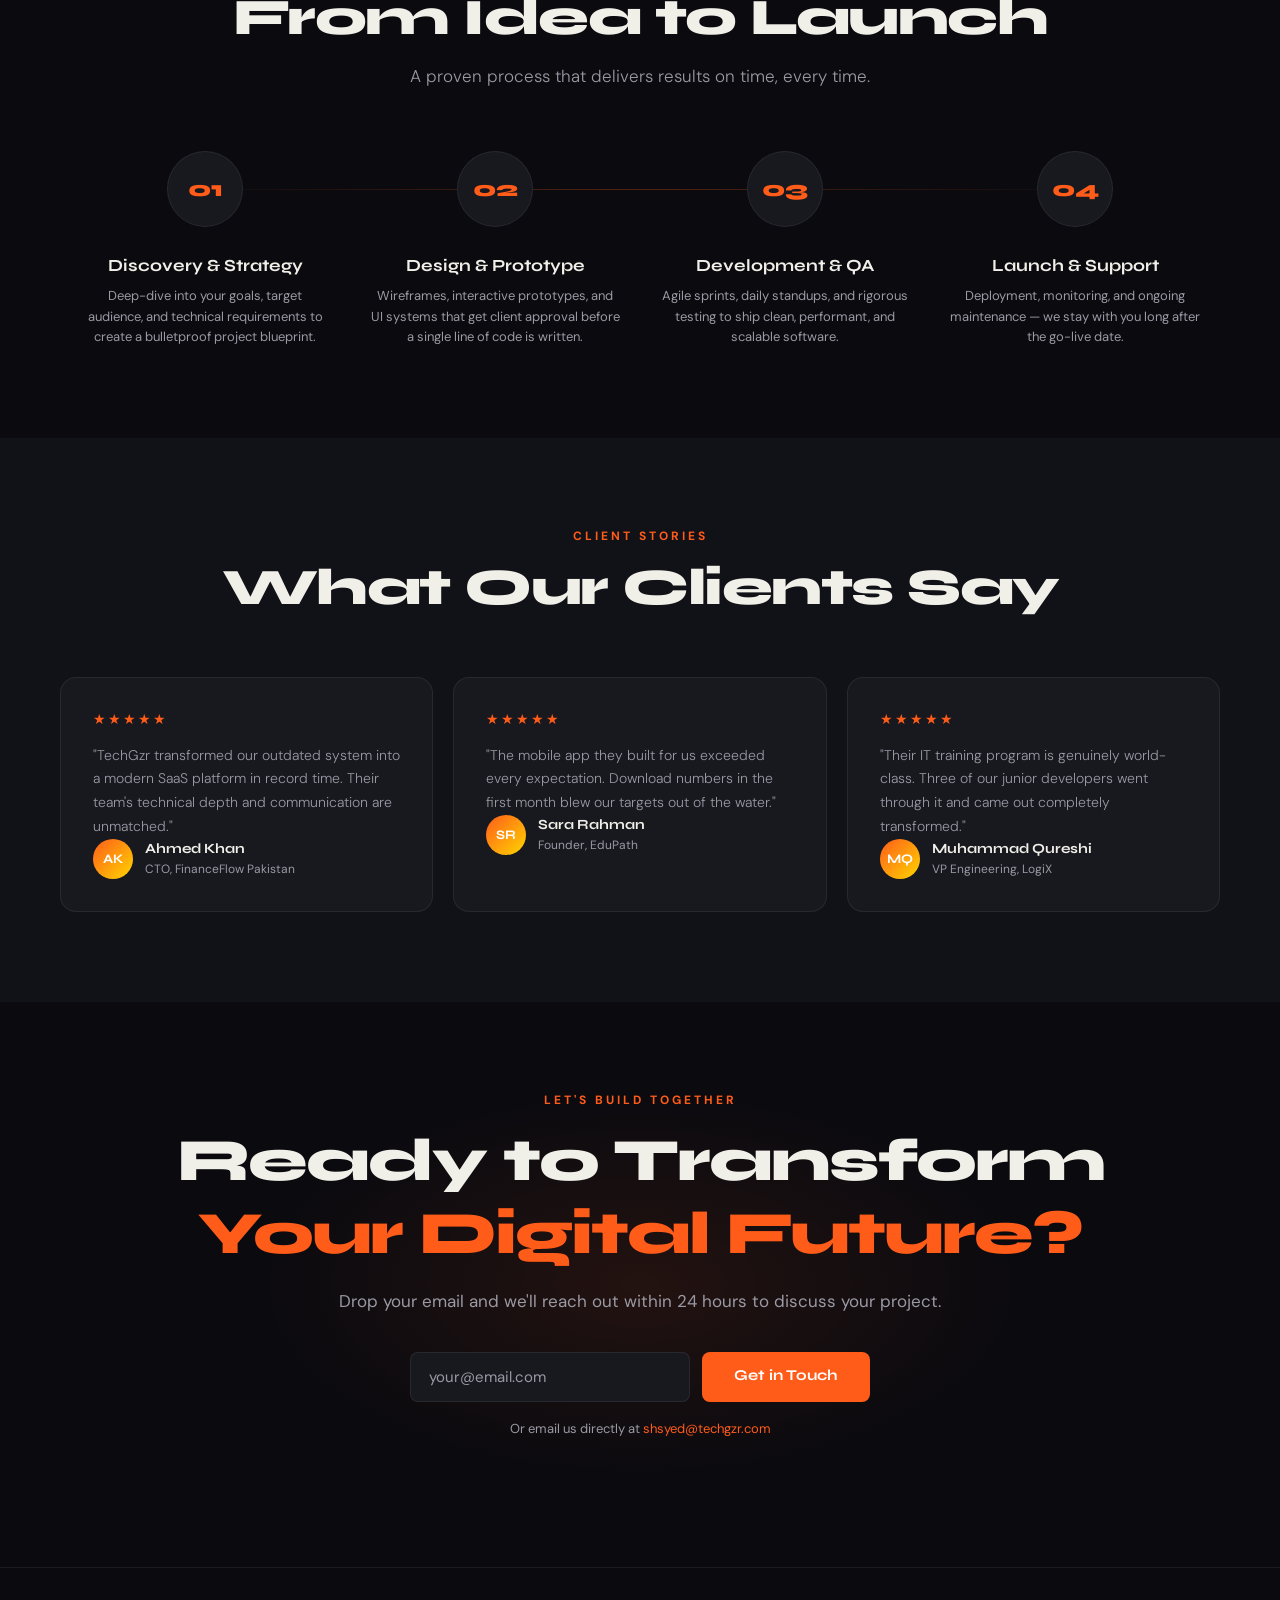
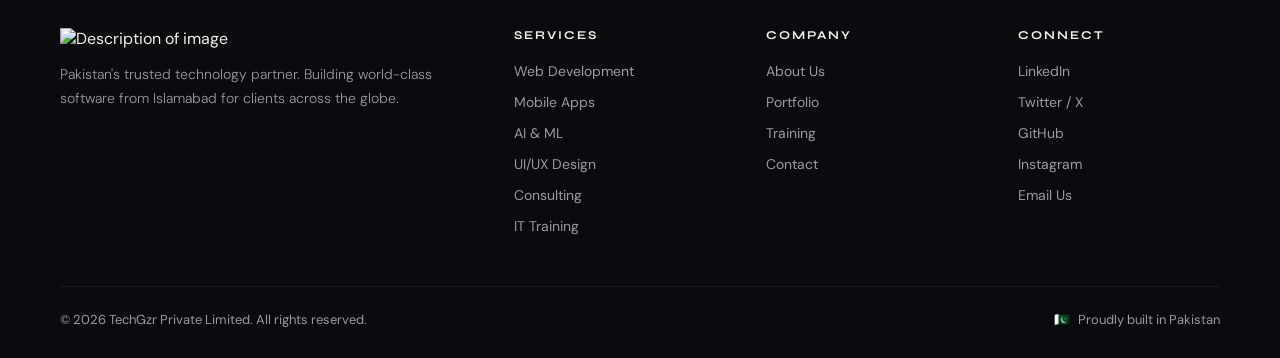
==== commit 7bd6d3c5: "Update index.html" ====
--- a/index.html
+++ b/index.html
@@ -81,7 +81,7 @@
 <body>
 <nav>
   
-  <img src="C:\Users\Dell\Downloads\techgzr\files\tehgzr...png" alt="Description of image" style="height: 50px; width: 80px;">
+  <img src= "https://res.cloudinary.com/dohm35god/image/upload/v1774856876/tehgzr.._wguzej.png" alt="Description of image" style="height: 50px; width: 80px;">
   <ul class="nav-links">
     <li><a href="index.html" class="active">Home</a></li>
     <li><a href="about.html">About</a></li>
@@ -198,7 +198,7 @@
 <footer>
   <div class="footer-inner">
     <div class="footer-brand">
-      <img src="C:\Users\Dell\Downloads\techgzr\files\tehgzr...png" alt="Description of image" style="height: 50px; width: 80px;">
+      <img src= "https://res.cloudinary.com/dohm35god/image/upload/v1774856876/tehgzr.._wguzej.png" alt="Description of image" style="height: 50px; width: 80px;">
       <p id="footer-desc"></p>
     </div>
     <div class="footer-col"><h5>Services</h5><ul><li><a href="services.html">Web Development</a></li><li><a href="services.html">Mobile Apps</a></li><li><a href="services.html">AI & ML</a></li><li><a href="services.html">UI/UX Design</a></li><li><a href="services.html">Consulting</a></li><li><a href="training.html">IT Training</a></li></ul></div>
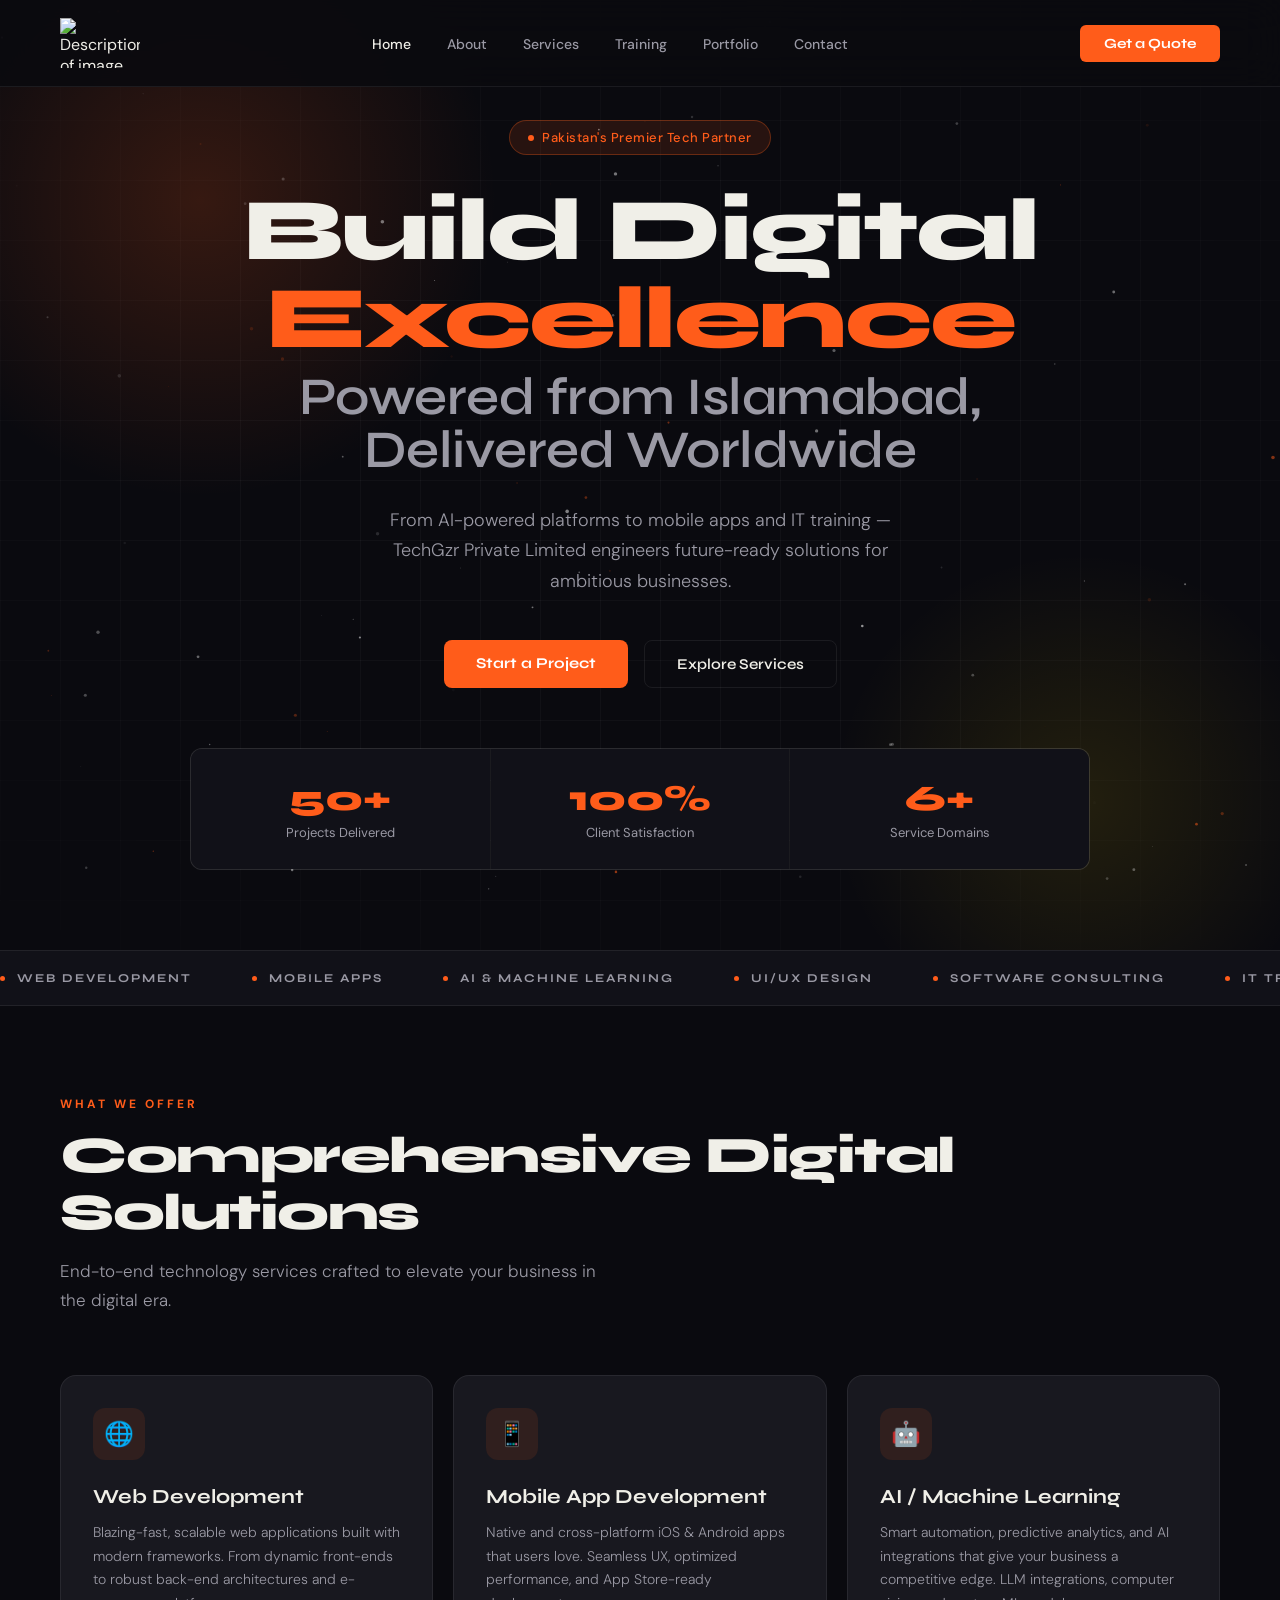
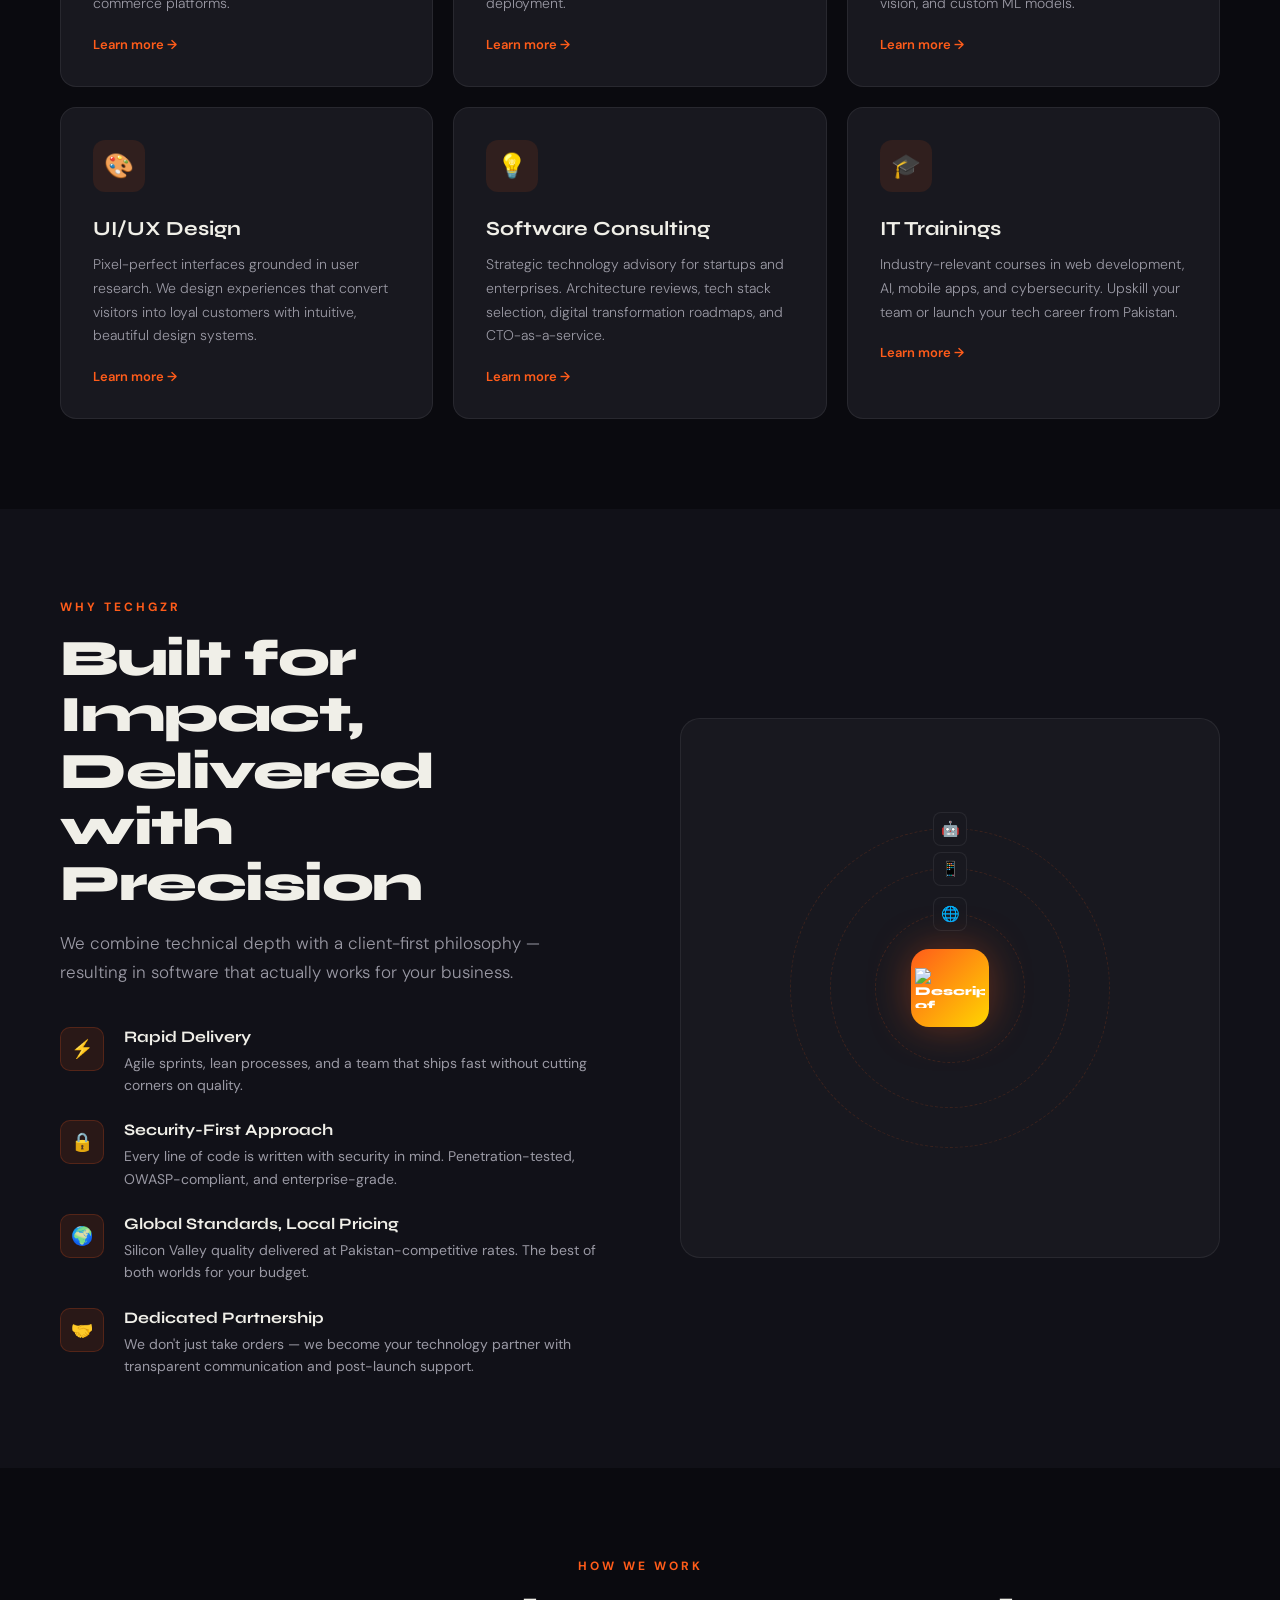
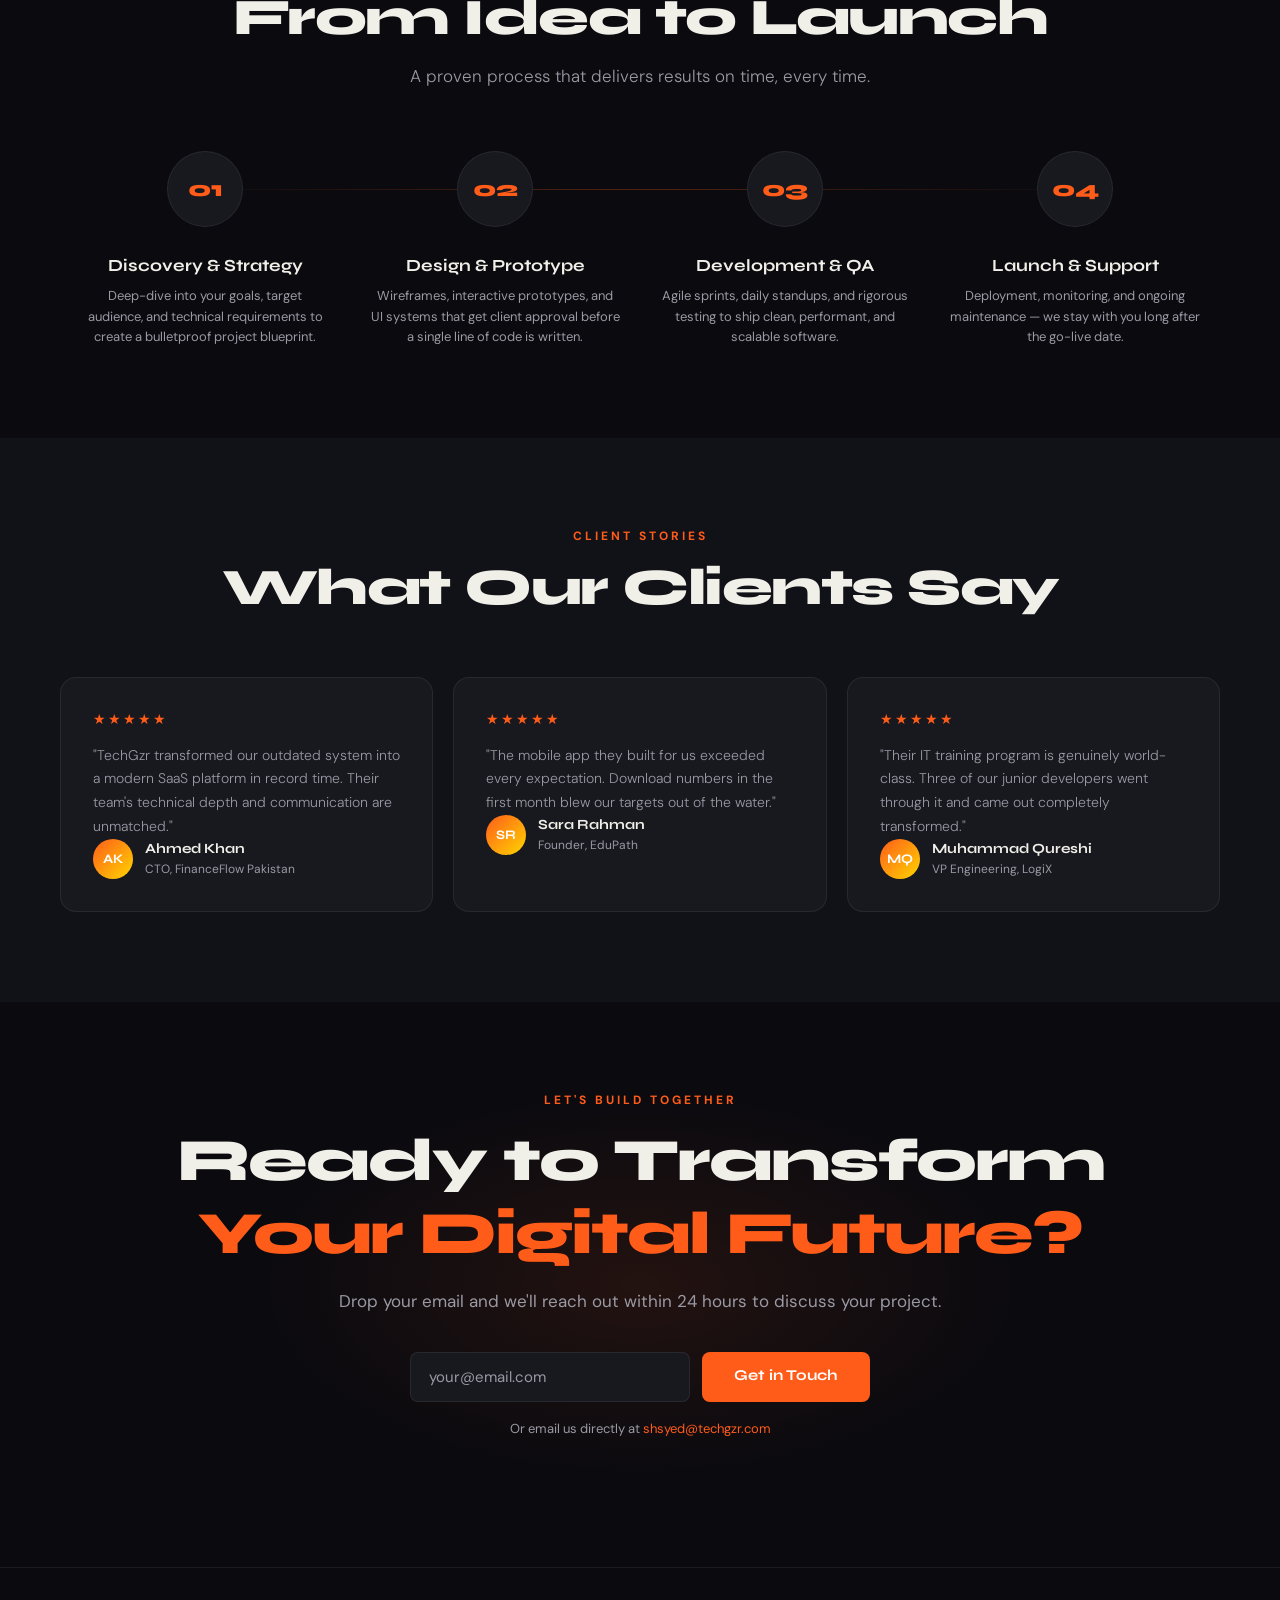
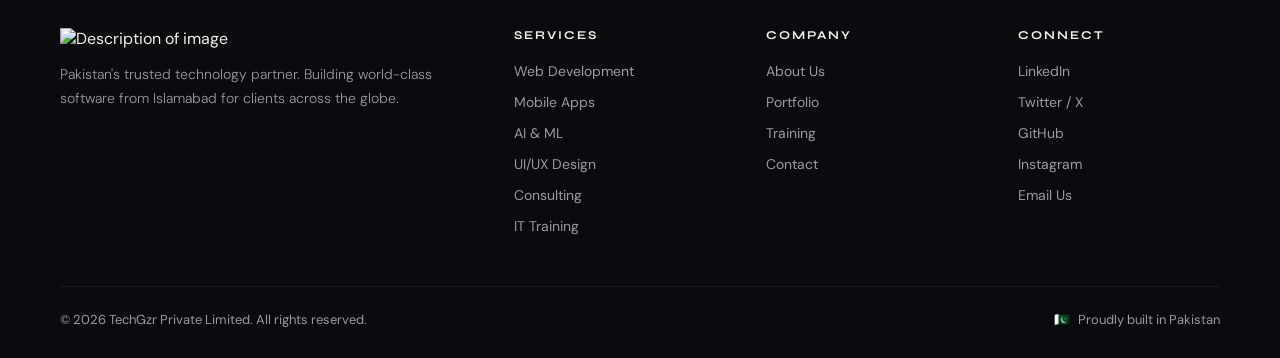
==== commit dce87cd5: "Update index.html" ====
--- a/index.html
+++ b/index.html
@@ -145,7 +145,7 @@
       </div>
       <div style="background:var(--dark3);border:1px solid var(--border);border-radius:20px;overflow:hidden;display:flex;align-items:center;justify-content:center;aspect-ratio:1/1;">
         <div class="orbit-wrapper">
-          <div class="orbit-center">TechGzr</div>
+          <div class="orbit-center"><img src= "https://res.cloudinary.com/dohm35god/image/upload/v1774856876/tehgzr.._wguzej.png" alt="Description of image" style="height: 40px; width: 70px;"></div>
           <div class="orbit-ring orbit-ring-1"><div class="orbit-dot">🌐</div></div>
           <div class="orbit-ring orbit-ring-2"><div class="orbit-dot">📱</div></div>
           <div class="orbit-ring orbit-ring-3"><div class="orbit-dot">🤖</div></div>
